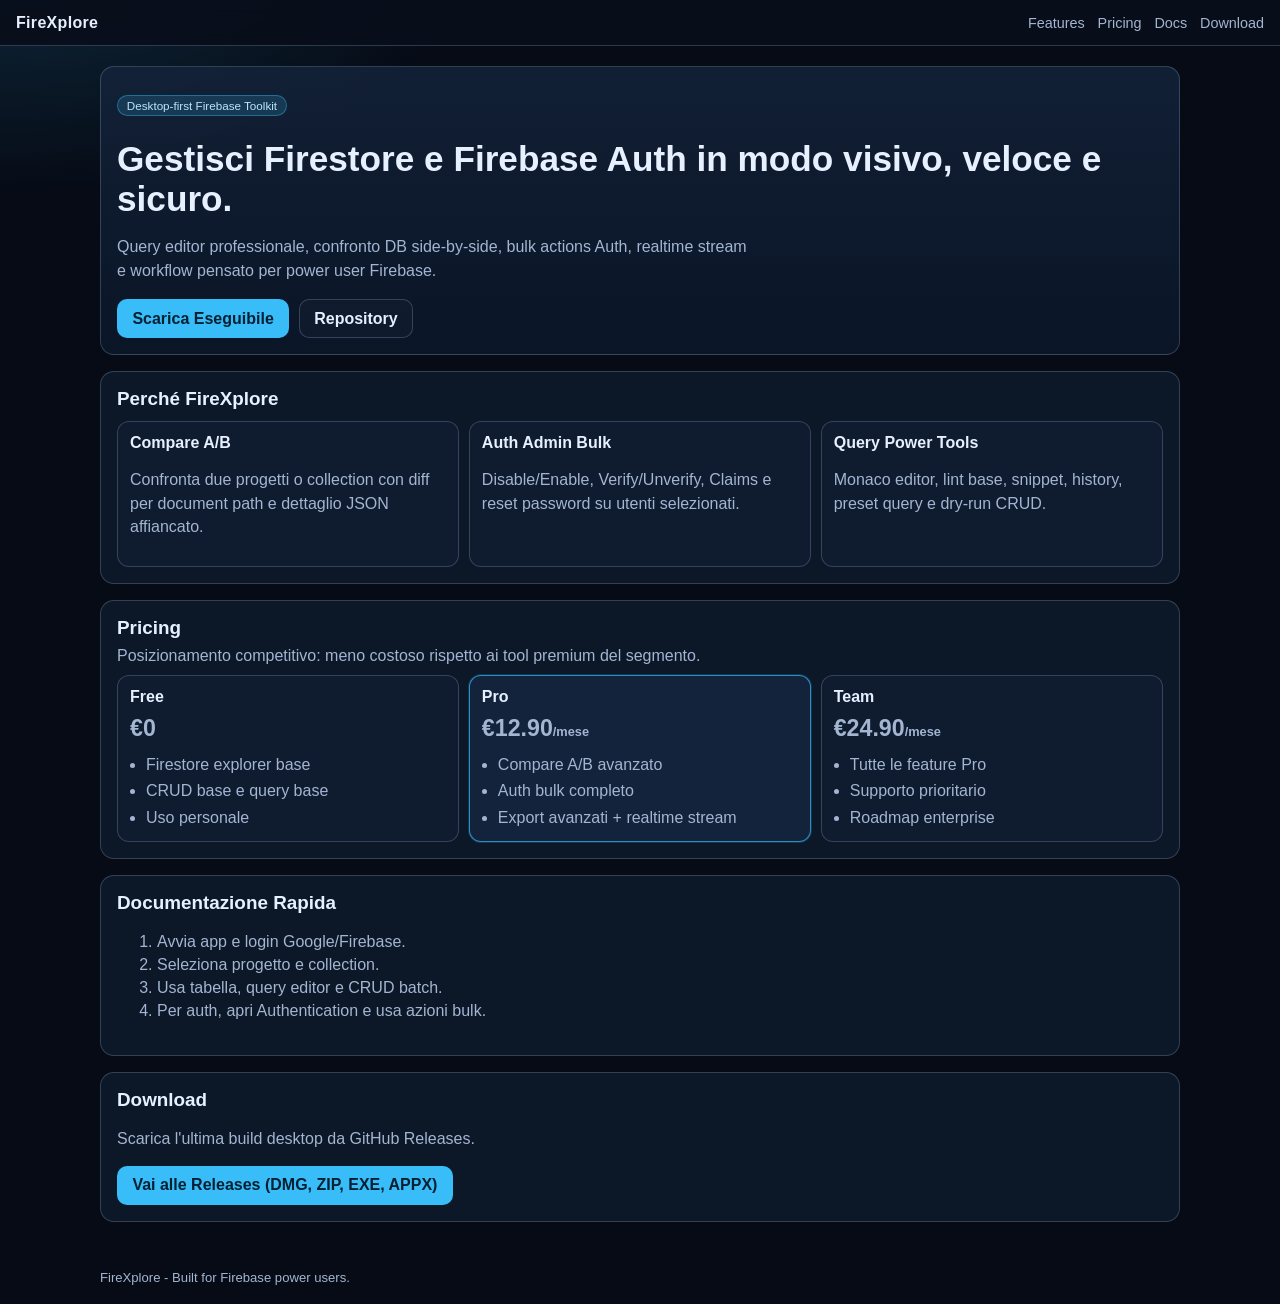
==== index.html @ e4d00ff9 "feat: publish FireXplore public landing site" ====
<!doctype html>
<html lang="it">
  <head>
    <meta charset="UTF-8" />
    <meta name="viewport" content="width=device-width, initial-scale=1.0" />
    <title>FireXplore - Firebase Desktop Toolkit</title>
    <meta name="description" content="FireXplore: tool desktop per Firestore e Firebase Authentication. Compare A/B, query JS, realtime, bulk admin." />
    <link rel="stylesheet" href="./styles.css" />
  </head>
  <body>
    <header class="topbar">
      <div class="brand">FireXplore</div>
      <nav>
        <a href="#features">Features</a>
        <a href="#pricing">Pricing</a>
        <a href="#docs">Docs</a>
        <a href="#download">Download</a>
      </nav>
    </header>

    <main>
      <section class="hero">
        <p class="badge">Desktop-first Firebase Toolkit</p>
        <h1>Gestisci Firestore e Firebase Auth in modo visivo, veloce e sicuro.</h1>
        <p class="lead">
          Query editor professionale, confronto DB side-by-side, bulk actions Auth,
          realtime stream e workflow pensato per power user Firebase.
        </p>
        <div class="cta-row">
          <a class="btn primary" href="#download">Scarica Eseguibile</a>
          <a class="btn ghost" href="https://github.com/robchdev/firexplore" target="_blank" rel="noreferrer">Repository</a>
        </div>
      </section>

      <section id="features" class="section">
        <h2>Perché FireXplore</h2>
        <div class="grid">
          <article>
            <h3>Compare A/B</h3>
            <p>Confronta due progetti o collection con diff per document path e dettaglio JSON affiancato.</p>
          </article>
          <article>
            <h3>Auth Admin Bulk</h3>
            <p>Disable/Enable, Verify/Unverify, Claims e reset password su utenti selezionati.</p>
          </article>
          <article>
            <h3>Query Power Tools</h3>
            <p>Monaco editor, lint base, snippet, history, preset query e dry-run CRUD.</p>
          </article>
        </div>
      </section>

      <section id="pricing" class="section">
        <h2>Pricing</h2>
        <p class="muted">Posizionamento competitivo: meno costoso rispetto ai tool premium del segmento.</p>
        <div class="pricing-grid">
          <article class="plan">
            <h3>Free</h3>
            <p class="price">€0</p>
            <ul>
              <li>Firestore explorer base</li>
              <li>CRUD base e query base</li>
              <li>Uso personale</li>
            </ul>
          </article>
          <article class="plan featured">
            <h3>Pro</h3>
            <p class="price">€12.90<span>/mese</span></p>
            <ul>
              <li>Compare A/B avanzato</li>
              <li>Auth bulk completo</li>
              <li>Export avanzati + realtime stream</li>
            </ul>
          </article>
          <article class="plan">
            <h3>Team</h3>
            <p class="price">€24.90<span>/mese</span></p>
            <ul>
              <li>Tutte le feature Pro</li>
              <li>Supporto prioritario</li>
              <li>Roadmap enterprise</li>
            </ul>
          </article>
        </div>
      </section>

      <section id="docs" class="section">
        <h2>Documentazione Rapida</h2>
        <ol>
          <li>Avvia app e login Google/Firebase.</li>
          <li>Seleziona progetto e collection.</li>
          <li>Usa tabella, query editor e CRUD batch.</li>
          <li>Per auth, apri Authentication e usa azioni bulk.</li>
        </ol>
      </section>

      <section id="download" class="section">
        <h2>Download</h2>
        <p>Scarica l'ultima build desktop da GitHub Releases.</p>
        <a class="btn primary" href="https://github.com/robchdev/firexplore/releases" target="_blank" rel="noreferrer">
          Vai alle Releases (DMG, ZIP, EXE, APPX)
        </a>
      </section>
    </main>

    <footer>
      <p>FireXplore - Built for Firebase power users.</p>
    </footer>
  </body>
</html>
---- styles.css ----
:root {
  --bg: #060b16;
  --panel: #0f1b2f;
  --panel-2: #13233c;
  --text: #e6f0ff;
  --muted: #a3b5d1;
  --line: rgba(156, 184, 219, 0.26);
  --accent: #38bdf8;
  --accent-2: #0ea5e9;
}
* { box-sizing: border-box; }
body {
  margin: 0;
  font-family: "Avenir Next", "Segoe UI", sans-serif;
  color: var(--text);
  background:
    radial-gradient(900px 560px at 0% -10%, rgba(56, 189, 248, 0.22), transparent 58%),
    radial-gradient(820px 520px at 100% -20%, rgba(14, 165, 233, 0.14), transparent 60%),
    var(--bg);
}
.topbar {
  position: sticky;
  top: 0;
  z-index: 10;
  display: flex;
  justify-content: space-between;
  align-items: center;
  padding: 0.85rem 1rem;
  border-bottom: 1px solid var(--line);
  background: rgba(8, 14, 26, 0.9);
  backdrop-filter: blur(8px);
}
.brand { font-weight: 800; letter-spacing: 0.02em; }
nav { display: flex; gap: 0.8rem; }
nav a { color: var(--muted); text-decoration: none; font-size: 0.9rem; }
nav a:hover { color: var(--text); }
main {
  width: min(1080px, 94vw);
  margin: 0 auto;
  padding: 1.25rem 0 2.2rem;
}
.hero {
  padding: 1rem;
  border: 1px solid var(--line);
  border-radius: 14px;
  background: linear-gradient(180deg, rgba(20, 35, 58, 0.86), rgba(12, 24, 42, 0.84));
}
.badge {
  display: inline-block;
  font-size: 0.73rem;
  color: #bae6fd;
  background: rgba(56, 189, 248, 0.16);
  border: 1px solid rgba(56, 189, 248, 0.4);
  border-radius: 999px;
  padding: 0.2rem 0.55rem;
}
h1 { font-size: clamp(1.4rem, 3.8vw, 2.2rem); margin: 0.7rem 0 0.45rem; }
.lead { color: var(--muted); line-height: 1.5; max-width: 72ch; }
.cta-row { display: flex; gap: 0.6rem; margin-top: 0.9rem; flex-wrap: wrap; }
.btn {
  display: inline-flex;
  align-items: center;
  justify-content: center;
  text-decoration: none;
  border-radius: 10px;
  padding: 0.6rem 0.9rem;
  font-weight: 700;
  border: 1px solid transparent;
}
.btn.primary { background: var(--accent); color: #042033; }
.btn.primary:hover { background: var(--accent-2); }
.btn.ghost { color: var(--text); border-color: var(--line); background: rgba(255,255,255,0.02); }
.section { margin-top: 1rem; padding: 1rem; border: 1px solid var(--line); border-radius: 14px; background: rgba(15, 28, 46, 0.76); }
h2 { margin: 0 0 0.7rem; font-size: 1.18rem; }
.grid,
.pricing-grid {
  display: grid;
  grid-template-columns: repeat(3, minmax(0, 1fr));
  gap: 0.6rem;
}
article,
.plan {
  border: 1px solid var(--line);
  border-radius: 12px;
  background: var(--panel);
  padding: 0.75rem;
}
article h3,
.plan h3 { margin: 0 0 0.35rem; font-size: 1rem; }
article p,
.plan li,
ol,
#download p { color: var(--muted); line-height: 1.45; }
.price { font-size: 1.45rem; font-weight: 800; margin: 0.2rem 0 0.45rem; }
.price span { font-size: 0.8rem; font-weight: 600; color: var(--muted); }
.plan ul { margin: 0; padding-left: 1rem; display: grid; gap: 0.2rem; }
.plan.featured {
  border-color: rgba(56, 189, 248, 0.7);
  box-shadow: 0 0 0 1px rgba(56, 189, 248, 0.2);
  background: var(--panel-2);
}
.muted { color: var(--muted); margin: -0.2rem 0 0.65rem; }
footer {
  width: min(1080px, 94vw);
  margin: 0 auto 1.2rem;
  color: var(--muted);
  font-size: 0.82rem;
}
@media (max-width: 900px) {
  .grid,
  .pricing-grid { grid-template-columns: 1fr; }
  nav { display: none; }
}
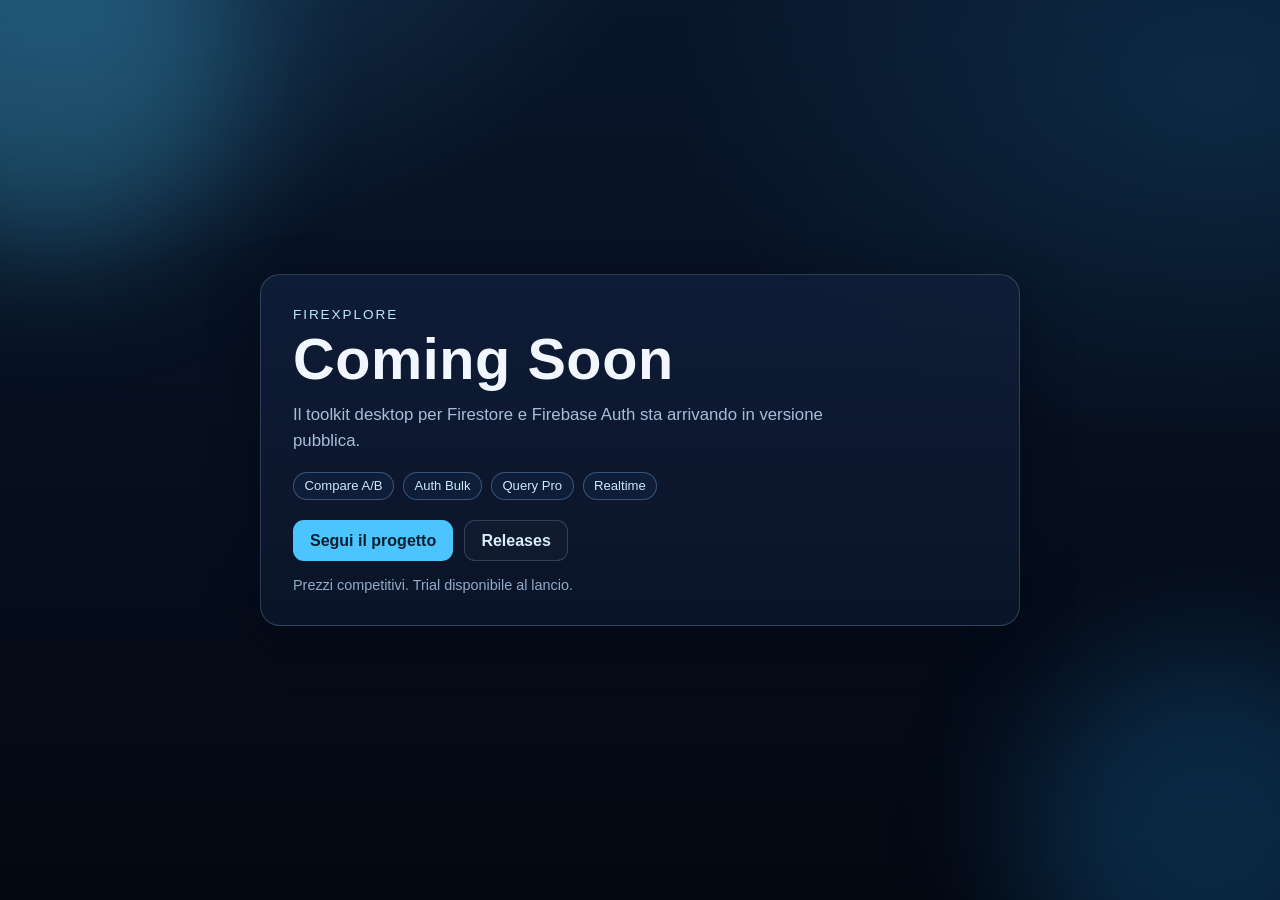
==== commit 496cf72c: "chore: switch landing to coming soon page" ====
--- a/index.html
+++ b/index.html
@@ -3,108 +3,43 @@
   <head>
     <meta charset="UTF-8" />
     <meta name="viewport" content="width=device-width, initial-scale=1.0" />
-    <title>FireXplore - Firebase Desktop Toolkit</title>
-    <meta name="description" content="FireXplore: tool desktop per Firestore e Firebase Authentication. Compare A/B, query JS, realtime, bulk admin." />
+    <title>FireXplore - Coming Soon</title>
+    <meta
+      name="description"
+      content="FireXplore: Firebase desktop toolkit. Coming soon."
+    />
     <link rel="stylesheet" href="./styles.css" />
   </head>
   <body>
-    <header class="topbar">
-      <div class="brand">FireXplore</div>
-      <nav>
-        <a href="#features">Features</a>
-        <a href="#pricing">Pricing</a>
-        <a href="#docs">Docs</a>
-        <a href="#download">Download</a>
-      </nav>
-    </header>
+    <div class="bg-orb orb-a"></div>
+    <div class="bg-orb orb-b"></div>
 
-    <main>
-      <section class="hero">
-        <p class="badge">Desktop-first Firebase Toolkit</p>
-        <h1>Gestisci Firestore e Firebase Auth in modo visivo, veloce e sicuro.</h1>
-        <p class="lead">
-          Query editor professionale, confronto DB side-by-side, bulk actions Auth,
-          realtime stream e workflow pensato per power user Firebase.
-        </p>
-        <div class="cta-row">
-          <a class="btn primary" href="#download">Scarica Eseguibile</a>
-          <a class="btn ghost" href="https://github.com/robchdev/firexplore" target="_blank" rel="noreferrer">Repository</a>
-        </div>
-      </section>
+    <main class="coming-shell">
+      <p class="eyebrow">FireXplore</p>
+      <h1>Coming Soon</h1>
+      <p class="lead">
+        Il toolkit desktop per Firestore e Firebase Auth sta arrivando in
+        versione pubblica.
+      </p>
 
-      <section id="features" class="section">
-        <h2>Perché FireXplore</h2>
-        <div class="grid">
-          <article>
-            <h3>Compare A/B</h3>
-            <p>Confronta due progetti o collection con diff per document path e dettaglio JSON affiancato.</p>
-          </article>
-          <article>
-            <h3>Auth Admin Bulk</h3>
-            <p>Disable/Enable, Verify/Unverify, Claims e reset password su utenti selezionati.</p>
-          </article>
-          <article>
-            <h3>Query Power Tools</h3>
-            <p>Monaco editor, lint base, snippet, history, preset query e dry-run CRUD.</p>
-          </article>
-        </div>
-      </section>
+      <div class="pill-row">
+        <span>Compare A/B</span>
+        <span>Auth Bulk</span>
+        <span>Query Pro</span>
+        <span>Realtime</span>
+      </div>
 
-      <section id="pricing" class="section">
-        <h2>Pricing</h2>
-        <p class="muted">Posizionamento competitivo: meno costoso rispetto ai tool premium del segmento.</p>
-        <div class="pricing-grid">
-          <article class="plan">
-            <h3>Free</h3>
-            <p class="price">€0</p>
-            <ul>
-              <li>Firestore explorer base</li>
-              <li>CRUD base e query base</li>
-              <li>Uso personale</li>
-            </ul>
-          </article>
-          <article class="plan featured">
-            <h3>Pro</h3>
-            <p class="price">€12.90<span>/mese</span></p>
-            <ul>
-              <li>Compare A/B avanzato</li>
-              <li>Auth bulk completo</li>
-              <li>Export avanzati + realtime stream</li>
-            </ul>
-          </article>
-          <article class="plan">
-            <h3>Team</h3>
-            <p class="price">€24.90<span>/mese</span></p>
-            <ul>
-              <li>Tutte le feature Pro</li>
-              <li>Supporto prioritario</li>
-              <li>Roadmap enterprise</li>
-            </ul>
-          </article>
-        </div>
-      </section>
+      <div class="cta-row">
+        <a class="btn primary" href="https://github.com/robchdev/firexplore-site" target="_blank" rel="noreferrer">
+          Segui il progetto
+        </a>
+        <a class="btn ghost" href="https://github.com/robchdev/firexplore/releases" target="_blank" rel="noreferrer">
+          Releases
+        </a>
+      </div>
 
-      <section id="docs" class="section">
-        <h2>Documentazione Rapida</h2>
-        <ol>
-          <li>Avvia app e login Google/Firebase.</li>
-          <li>Seleziona progetto e collection.</li>
-          <li>Usa tabella, query editor e CRUD batch.</li>
-          <li>Per auth, apri Authentication e usa azioni bulk.</li>
-        </ol>
-      </section>
-
-      <section id="download" class="section">
-        <h2>Download</h2>
-        <p>Scarica l'ultima build desktop da GitHub Releases.</p>
-        <a class="btn primary" href="https://github.com/robchdev/firexplore/releases" target="_blank" rel="noreferrer">
-          Vai alle Releases (DMG, ZIP, EXE, APPX)
-        </a>
-      </section>
+      <p class="footnote">Prezzi competitivi. Trial disponibile al lancio.</p>
     </main>
-
-    <footer>
-      <p>FireXplore - Built for Firebase power users.</p>
-    </footer>
   </body>
 </html>
+
--- a/styles.css
+++ b/styles.css
@@ -1,113 +1,161 @@
 :root {
-  --bg: #060b16;
-  --panel: #0f1b2f;
-  --panel-2: #13233c;
-  --text: #e6f0ff;
-  --muted: #a3b5d1;
-  --line: rgba(156, 184, 219, 0.26);
-  --accent: #38bdf8;
-  --accent-2: #0ea5e9;
+  --bg-0: #040812;
+  --bg-1: #09162a;
+  --panel: rgba(12, 23, 44, 0.8);
+  --line: rgba(145, 176, 220, 0.26);
+  --text: #f1f6ff;
+  --muted: #a9bddb;
+  --accent: #4cc4ff;
+  --accent-2: #25a9ee;
 }
-* { box-sizing: border-box; }
+
+* {
+  box-sizing: border-box;
+}
+
 body {
   margin: 0;
+  min-height: 100vh;
+  overflow: hidden;
+  display: grid;
+  place-items: center;
   font-family: "Avenir Next", "Segoe UI", sans-serif;
   color: var(--text);
-  background:
-    radial-gradient(900px 560px at 0% -10%, rgba(56, 189, 248, 0.22), transparent 58%),
-    radial-gradient(820px 520px at 100% -20%, rgba(14, 165, 233, 0.14), transparent 60%),
-    var(--bg);
+  background: radial-gradient(1000px 620px at 5% -10%, rgba(76, 196, 255, 0.2), transparent 58%),
+    radial-gradient(900px 600px at 95% 10%, rgba(37, 169, 238, 0.14), transparent 60%),
+    linear-gradient(180deg, var(--bg-1), var(--bg-0));
 }
-.topbar {
-  position: sticky;
-  top: 0;
-  z-index: 10;
+
+.bg-orb {
+  position: fixed;
+  width: 380px;
+  height: 380px;
+  border-radius: 999px;
+  filter: blur(64px);
+  pointer-events: none;
+  z-index: 0;
+}
+
+.orb-a {
+  left: -140px;
+  top: -120px;
+  background: rgba(78, 205, 255, 0.25);
+}
+
+.orb-b {
+  right: -120px;
+  bottom: -130px;
+  background: rgba(29, 151, 232, 0.22);
+}
+
+.coming-shell {
+  position: relative;
+  z-index: 1;
+  width: min(760px, calc(100vw - 2rem));
+  border: 1px solid var(--line);
+  border-radius: 20px;
+  padding: 2rem;
+  background: linear-gradient(180deg, rgba(16, 30, 57, 0.86), var(--panel));
+  box-shadow: 0 16px 46px rgba(2, 8, 20, 0.55);
+}
+
+.eyebrow {
+  margin: 0 0 0.5rem;
+  font-size: 0.85rem;
+  text-transform: uppercase;
+  letter-spacing: 0.14em;
+  color: #b8e8ff;
+}
+
+h1 {
+  margin: 0;
+  font-size: clamp(2.1rem, 7vw, 3.6rem);
+  line-height: 1.02;
+  letter-spacing: 0.01em;
+}
+
+.lead {
+  margin: 0.85rem 0 0;
+  max-width: 60ch;
+  color: var(--muted);
+  font-size: 1.05rem;
+  line-height: 1.55;
+}
+
+.pill-row {
+  margin-top: 1.1rem;
   display: flex;
-  justify-content: space-between;
+  flex-wrap: wrap;
+  gap: 0.55rem;
+}
+
+.pill-row span {
+  display: inline-flex;
   align-items: center;
-  padding: 0.85rem 1rem;
-  border-bottom: 1px solid var(--line);
-  background: rgba(8, 14, 26, 0.9);
-  backdrop-filter: blur(8px);
+  border: 1px solid rgba(126, 166, 219, 0.4);
+  border-radius: 999px;
+  padding: 0.35rem 0.66rem;
+  background: rgba(17, 34, 63, 0.62);
+  color: #cae9ff;
+  font-size: 0.82rem;
 }
-.brand { font-weight: 800; letter-spacing: 0.02em; }
-nav { display: flex; gap: 0.8rem; }
-nav a { color: var(--muted); text-decoration: none; font-size: 0.9rem; }
-nav a:hover { color: var(--text); }
-main {
-  width: min(1080px, 94vw);
-  margin: 0 auto;
-  padding: 1.25rem 0 2.2rem;
+
+.cta-row {
+  margin-top: 1.25rem;
+  display: flex;
+  gap: 0.7rem;
+  flex-wrap: wrap;
 }
-.hero {
-  padding: 1rem;
-  border: 1px solid var(--line);
-  border-radius: 14px;
-  background: linear-gradient(180deg, rgba(20, 35, 58, 0.86), rgba(12, 24, 42, 0.84));
-}
-.badge {
-  display: inline-block;
-  font-size: 0.73rem;
-  color: #bae6fd;
-  background: rgba(56, 189, 248, 0.16);
-  border: 1px solid rgba(56, 189, 248, 0.4);
-  border-radius: 999px;
-  padding: 0.2rem 0.55rem;
-}
-h1 { font-size: clamp(1.4rem, 3.8vw, 2.2rem); margin: 0.7rem 0 0.45rem; }
-.lead { color: var(--muted); line-height: 1.5; max-width: 72ch; }
-.cta-row { display: flex; gap: 0.6rem; margin-top: 0.9rem; flex-wrap: wrap; }
+
 .btn {
+  text-decoration: none;
   display: inline-flex;
   align-items: center;
   justify-content: center;
-  text-decoration: none;
-  border-radius: 10px;
-  padding: 0.6rem 0.9rem;
+  padding: 0.68rem 1rem;
+  border-radius: 11px;
+  border: 1px solid transparent;
   font-weight: 700;
-  border: 1px solid transparent;
+  transition: 0.14s ease;
 }
-.btn.primary { background: var(--accent); color: #042033; }
-.btn.primary:hover { background: var(--accent-2); }
-.btn.ghost { color: var(--text); border-color: var(--line); background: rgba(255,255,255,0.02); }
-.section { margin-top: 1rem; padding: 1rem; border: 1px solid var(--line); border-radius: 14px; background: rgba(15, 28, 46, 0.76); }
-h2 { margin: 0 0 0.7rem; font-size: 1.18rem; }
-.grid,
-.pricing-grid {
-  display: grid;
-  grid-template-columns: repeat(3, minmax(0, 1fr));
-  gap: 0.6rem;
+
+.btn.primary {
+  background: var(--accent);
+  color: #032130;
 }
-article,
-.plan {
-  border: 1px solid var(--line);
-  border-radius: 12px;
-  background: var(--panel);
-  padding: 0.75rem;
+
+.btn.primary:hover {
+  background: var(--accent-2);
 }
-article h3,
-.plan h3 { margin: 0 0 0.35rem; font-size: 1rem; }
-article p,
-.plan li,
-ol,
-#download p { color: var(--muted); line-height: 1.45; }
-.price { font-size: 1.45rem; font-weight: 800; margin: 0.2rem 0 0.45rem; }
-.price span { font-size: 0.8rem; font-weight: 600; color: var(--muted); }
-.plan ul { margin: 0; padding-left: 1rem; display: grid; gap: 0.2rem; }
-.plan.featured {
-  border-color: rgba(56, 189, 248, 0.7);
-  box-shadow: 0 0 0 1px rgba(56, 189, 248, 0.2);
-  background: var(--panel-2);
+
+.btn.ghost {
+  color: #d9ebff;
+  border-color: var(--line);
+  background: rgba(255, 255, 255, 0.02);
 }
-.muted { color: var(--muted); margin: -0.2rem 0 0.65rem; }
-footer {
-  width: min(1080px, 94vw);
-  margin: 0 auto 1.2rem;
-  color: var(--muted);
-  font-size: 0.82rem;
+
+.btn.ghost:hover {
+  background: rgba(255, 255, 255, 0.06);
 }
-@media (max-width: 900px) {
-  .grid,
-  .pricing-grid { grid-template-columns: 1fr; }
-  nav { display: none; }
+
+.footnote {
+  margin: 1rem 0 0;
+  color: #94abc9;
+  font-size: 0.9rem;
 }
+
+@media (max-width: 640px) {
+  body {
+    overflow: auto;
+    padding: 0.9rem;
+  }
+
+  .coming-shell {
+    padding: 1.3rem;
+    border-radius: 16px;
+  }
+
+  .lead {
+    font-size: 0.98rem;
+  }
+}
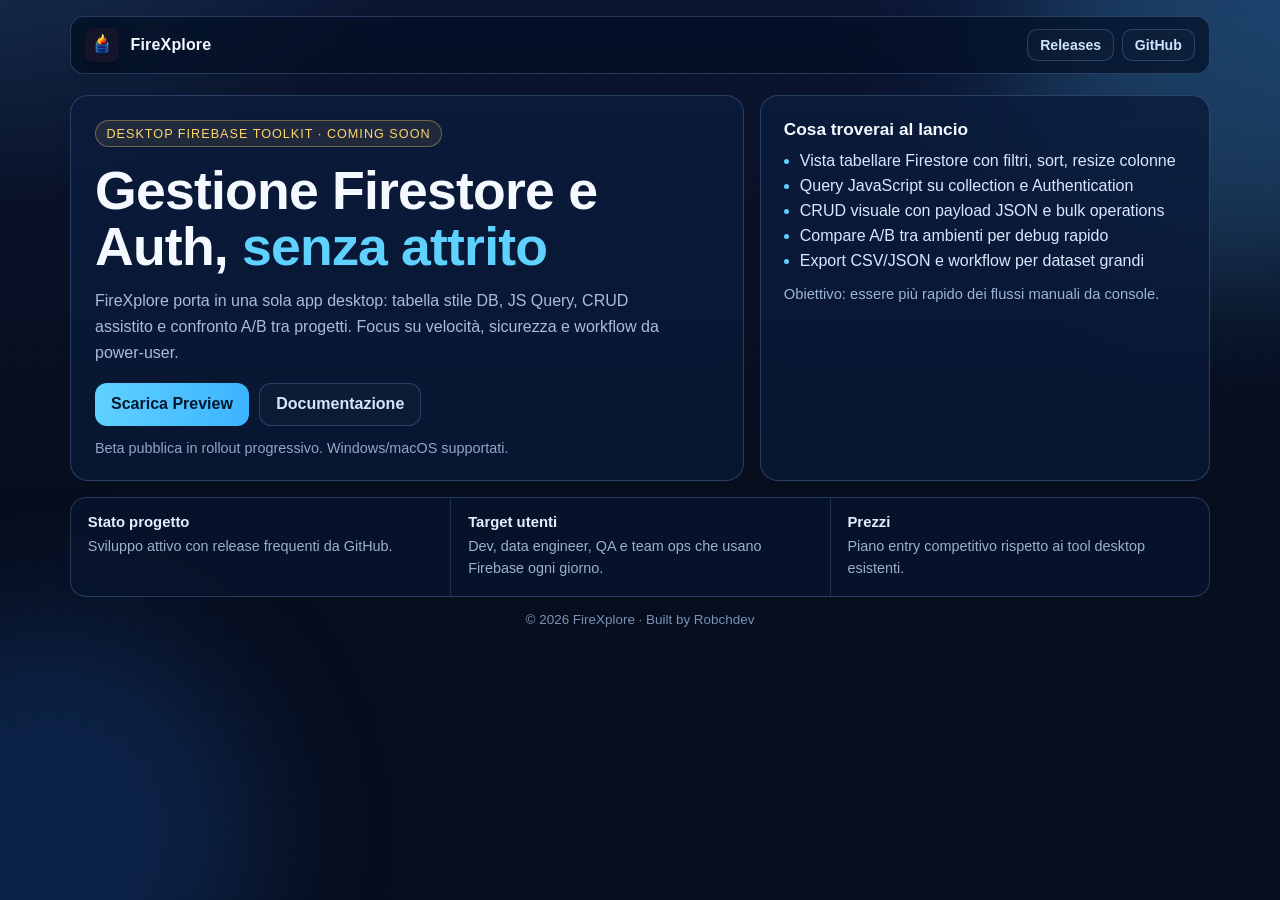
==== commit 7d33753f: "feat: redesign coming soon landing with stronger branding" ====
--- a/index.html
+++ b/index.html
@@ -3,43 +3,94 @@
   <head>
     <meta charset="UTF-8" />
     <meta name="viewport" content="width=device-width, initial-scale=1.0" />
-    <title>FireXplore - Coming Soon</title>
+    <title>FireXplore | Coming Soon</title>
     <meta
       name="description"
-      content="FireXplore: Firebase desktop toolkit. Coming soon."
+      content="FireXplore è il toolkit desktop per Firestore e Firebase Auth. Confronto DB, query JavaScript e CRUD visuale in un'unica app."
     />
+    <meta property="og:title" content="FireXplore | Coming Soon" />
+    <meta
+      property="og:description"
+      content="Toolkit desktop per Firestore/Firebase Auth. Coming soon con release pubblica progressiva."
+    />
+    <meta property="og:type" content="website" />
+    <meta property="og:image" content="./firexplore-logo.png" />
+    <link rel="icon" type="image/png" href="./firexplore-logo.png" />
     <link rel="stylesheet" href="./styles.css" />
   </head>
   <body>
-    <div class="bg-orb orb-a"></div>
-    <div class="bg-orb orb-b"></div>
+    <div class="noise"></div>
+    <div class="glow glow-a"></div>
+    <div class="glow glow-b"></div>
 
-    <main class="coming-shell">
-      <p class="eyebrow">FireXplore</p>
-      <h1>Coming Soon</h1>
-      <p class="lead">
-        Il toolkit desktop per Firestore e Firebase Auth sta arrivando in
-        versione pubblica.
-      </p>
+    <div class="page-wrap">
+      <header class="topbar">
+        <a class="brand" href="https://github.com/robchdev/firexplore" target="_blank" rel="noreferrer">
+          <img src="./firexplore-logo.png" alt="FireXplore" />
+          <span>FireXplore</span>
+        </a>
+        <nav class="top-actions">
+          <a href="https://github.com/robchdev/firexplore/releases" target="_blank" rel="noreferrer">Releases</a>
+          <a href="https://github.com/robchdev/firexplore" target="_blank" rel="noreferrer">GitHub</a>
+        </nav>
+      </header>
 
-      <div class="pill-row">
-        <span>Compare A/B</span>
-        <span>Auth Bulk</span>
-        <span>Query Pro</span>
-        <span>Realtime</span>
-      </div>
+      <main class="hero">
+        <section class="hero-left">
+          <p class="status-pill">Desktop Firebase Toolkit · Coming Soon</p>
+          <h1>
+            Gestione Firestore e Auth,
+            <span>senza attrito</span>
+          </h1>
+          <p class="lead">
+            FireXplore porta in una sola app desktop: tabella stile DB, JS Query,
+            CRUD assistito e confronto A/B tra progetti. Focus su velocità,
+            sicurezza e workflow da power-user.
+          </p>
 
-      <div class="cta-row">
-        <a class="btn primary" href="https://github.com/robchdev/firexplore-site" target="_blank" rel="noreferrer">
-          Segui il progetto
-        </a>
-        <a class="btn ghost" href="https://github.com/robchdev/firexplore/releases" target="_blank" rel="noreferrer">
-          Releases
-        </a>
-      </div>
+          <div class="cta-row">
+            <a class="btn btn-primary" href="https://github.com/robchdev/firexplore/releases" target="_blank" rel="noreferrer">
+              Scarica Preview
+            </a>
+            <a class="btn btn-ghost" href="https://github.com/robchdev/firexplore" target="_blank" rel="noreferrer">
+              Documentazione
+            </a>
+          </div>
 
-      <p class="footnote">Prezzi competitivi. Trial disponibile al lancio.</p>
-    </main>
+          <div class="microcopy">Beta pubblica in rollout progressivo. Windows/macOS supportati.</div>
+        </section>
+
+        <aside class="hero-card">
+          <h2>Cosa troverai al lancio</h2>
+          <ul>
+            <li>Vista tabellare Firestore con filtri, sort, resize colonne</li>
+            <li>Query JavaScript su collection e Authentication</li>
+            <li>CRUD visuale con payload JSON e bulk operations</li>
+            <li>Compare A/B tra ambienti per debug rapido</li>
+            <li>Export CSV/JSON e workflow per dataset grandi</li>
+          </ul>
+          <p class="card-note">Obiettivo: essere più rapido dei flussi manuali da console.</p>
+        </aside>
+      </main>
+
+      <section class="strip">
+        <article>
+          <h3>Stato progetto</h3>
+          <p>Sviluppo attivo con release frequenti da GitHub.</p>
+        </article>
+        <article>
+          <h3>Target utenti</h3>
+          <p>Dev, data engineer, QA e team ops che usano Firebase ogni giorno.</p>
+        </article>
+        <article>
+          <h3>Prezzi</h3>
+          <p>Piano entry competitivo rispetto ai tool desktop esistenti.</p>
+        </article>
+      </section>
+
+      <footer class="foot">
+        <p>© 2026 FireXplore · Built by Robchdev</p>
+      </footer>
+    </div>
   </body>
 </html>
-
--- a/styles.css
+++ b/styles.css
@@ -1,161 +1,326 @@
 :root {
-  --bg-0: #040812;
-  --bg-1: #09162a;
-  --panel: rgba(12, 23, 44, 0.8);
-  --line: rgba(145, 176, 220, 0.26);
-  --text: #f1f6ff;
-  --muted: #a9bddb;
-  --accent: #4cc4ff;
-  --accent-2: #25a9ee;
+  --bg: #060d1d;
+  --bg-soft: #0b1630;
+  --panel: rgba(8, 24, 52, 0.82);
+  --line: rgba(121, 167, 230, 0.28);
+  --text: #f4f8ff;
+  --muted: #a8bddc;
+  --cyan: #5fd1ff;
+  --blue: #2f8bff;
+  --amber: #ffd56a;
 }
 
 * {
   box-sizing: border-box;
 }
 
+html,
 body {
   margin: 0;
-  min-height: 100vh;
-  overflow: hidden;
-  display: grid;
-  place-items: center;
-  font-family: "Avenir Next", "Segoe UI", sans-serif;
+  min-height: 100%;
+}
+
+body {
+  font-family: "Avenir Next", "Segoe UI", "SF Pro Text", sans-serif;
   color: var(--text);
-  background: radial-gradient(1000px 620px at 5% -10%, rgba(76, 196, 255, 0.2), transparent 58%),
-    radial-gradient(900px 600px at 95% 10%, rgba(37, 169, 238, 0.14), transparent 60%),
-    linear-gradient(180deg, var(--bg-1), var(--bg-0));
-}
-
-.bg-orb {
+  background:
+    radial-gradient(900px 600px at -8% -18%, rgba(95, 209, 255, 0.2), transparent 62%),
+    radial-gradient(800px 520px at 105% 0%, rgba(47, 139, 255, 0.18), transparent 64%),
+    linear-gradient(180deg, #0a1430 0%, var(--bg) 55%);
+  position: relative;
+}
+
+.noise {
   position: fixed;
-  width: 380px;
-  height: 380px;
-  border-radius: 999px;
-  filter: blur(64px);
+  inset: 0;
+  pointer-events: none;
+  opacity: 0.06;
+  background-image: radial-gradient(rgba(255, 255, 255, 0.4) 0.5px, transparent 0.5px);
+  background-size: 3px 3px;
+}
+
+.glow {
+  position: fixed;
+  width: 420px;
+  height: 420px;
+  border-radius: 50%;
+  filter: blur(66px);
   pointer-events: none;
   z-index: 0;
 }
 
-.orb-a {
-  left: -140px;
-  top: -120px;
-  background: rgba(78, 205, 255, 0.25);
-}
-
-.orb-b {
-  right: -120px;
-  bottom: -130px;
-  background: rgba(29, 151, 232, 0.22);
-}
-
-.coming-shell {
+.glow-a {
+  top: -130px;
+  right: -160px;
+  background: rgba(95, 209, 255, 0.16);
+}
+
+.glow-b {
+  left: -160px;
+  bottom: -140px;
+  background: rgba(38, 120, 239, 0.2);
+}
+
+.page-wrap {
   position: relative;
   z-index: 1;
-  width: min(760px, calc(100vw - 2rem));
-  border: 1px solid var(--line);
-  border-radius: 20px;
-  padding: 2rem;
-  background: linear-gradient(180deg, rgba(16, 30, 57, 0.86), var(--panel));
-  box-shadow: 0 16px 46px rgba(2, 8, 20, 0.55);
-}
-
-.eyebrow {
-  margin: 0 0 0.5rem;
-  font-size: 0.85rem;
+  width: min(1140px, calc(100vw - 2rem));
+  margin: 0 auto;
+  padding: 1rem 0 2.5rem;
+}
+
+.topbar {
+  display: flex;
+  align-items: center;
+  justify-content: space-between;
+  margin-bottom: 1.3rem;
+  border: 1px solid var(--line);
+  background: rgba(4, 16, 37, 0.72);
+  border-radius: 14px;
+  padding: 0.7rem 0.9rem;
+  backdrop-filter: blur(10px);
+}
+
+.brand {
+  display: inline-flex;
+  align-items: center;
+  gap: 0.7rem;
+  color: var(--text);
+  text-decoration: none;
+  font-weight: 700;
+  letter-spacing: 0.01em;
+}
+
+.brand img {
+  width: 34px;
+  height: 34px;
+  border-radius: 8px;
+  object-fit: cover;
+  box-shadow: 0 6px 16px rgba(0, 0, 0, 0.35);
+}
+
+.top-actions {
+  display: flex;
+  gap: 0.5rem;
+}
+
+.top-actions a {
+  color: #cfe5ff;
+  text-decoration: none;
+  font-weight: 600;
+  font-size: 0.88rem;
+  border: 1px solid var(--line);
+  border-radius: 10px;
+  padding: 0.42rem 0.74rem;
+  background: rgba(255, 255, 255, 0.02);
+}
+
+.top-actions a:hover {
+  background: rgba(255, 255, 255, 0.08);
+}
+
+.hero {
+  display: grid;
+  grid-template-columns: 1.2fr 0.8fr;
+  gap: 1rem;
+}
+
+.hero-left,
+.hero-card {
+  border: 1px solid var(--line);
+  border-radius: 18px;
+  background: linear-gradient(180deg, rgba(11, 28, 60, 0.86), var(--panel));
+  backdrop-filter: blur(11px);
+}
+
+.hero-left {
+  padding: 1.5rem;
+}
+
+.status-pill {
+  margin: 0;
+  display: inline-flex;
+  align-items: center;
+  font-size: 0.79rem;
+  letter-spacing: 0.08em;
   text-transform: uppercase;
-  letter-spacing: 0.14em;
-  color: #b8e8ff;
+  color: var(--amber);
+  border: 1px solid rgba(255, 213, 106, 0.35);
+  background: rgba(255, 213, 106, 0.09);
+  border-radius: 999px;
+  padding: 0.35rem 0.65rem;
 }
 
 h1 {
-  margin: 0;
-  font-size: clamp(2.1rem, 7vw, 3.6rem);
-  line-height: 1.02;
-  letter-spacing: 0.01em;
+  margin: 0.9rem 0 0;
+  font-size: clamp(2rem, 5vw, 3.35rem);
+  line-height: 1.05;
+  letter-spacing: -0.015em;
+}
+
+h1 span {
+  color: var(--cyan);
 }
 
 .lead {
   margin: 0.85rem 0 0;
-  max-width: 60ch;
   color: var(--muted);
-  font-size: 1.05rem;
-  line-height: 1.55;
-}
-
-.pill-row {
+  line-height: 1.62;
+  max-width: 66ch;
+}
+
+.cta-row {
   margin-top: 1.1rem;
   display: flex;
   flex-wrap: wrap;
-  gap: 0.55rem;
-}
-
-.pill-row span {
-  display: inline-flex;
-  align-items: center;
-  border: 1px solid rgba(126, 166, 219, 0.4);
-  border-radius: 999px;
-  padding: 0.35rem 0.66rem;
-  background: rgba(17, 34, 63, 0.62);
-  color: #cae9ff;
-  font-size: 0.82rem;
-}
-
-.cta-row {
-  margin-top: 1.25rem;
-  display: flex;
-  gap: 0.7rem;
-  flex-wrap: wrap;
+  gap: 0.65rem;
 }
 
 .btn {
-  text-decoration: none;
   display: inline-flex;
   align-items: center;
   justify-content: center;
-  padding: 0.68rem 1rem;
-  border-radius: 11px;
-  border: 1px solid transparent;
+  text-decoration: none;
   font-weight: 700;
-  transition: 0.14s ease;
-}
-
-.btn.primary {
-  background: var(--accent);
-  color: #032130;
-}
-
-.btn.primary:hover {
-  background: var(--accent-2);
-}
-
-.btn.ghost {
-  color: #d9ebff;
-  border-color: var(--line);
+  border-radius: 12px;
+  padding: 0.7rem 1rem;
+  transition: transform 0.14s ease, opacity 0.14s ease, background 0.14s ease;
+}
+
+.btn:hover {
+  transform: translateY(-1px);
+}
+
+.btn-primary {
+  color: #03172d;
+  background: linear-gradient(90deg, var(--cyan), #3cb4ff);
+}
+
+.btn-ghost {
+  color: #d4e7ff;
+  border: 1px solid var(--line);
   background: rgba(255, 255, 255, 0.02);
 }
 
-.btn.ghost:hover {
-  background: rgba(255, 255, 255, 0.06);
-}
-
-.footnote {
+.microcopy {
+  margin-top: 0.9rem;
+  color: #8fa8ca;
+  font-size: 0.9rem;
+}
+
+.hero-card {
+  padding: 1.4rem;
+}
+
+.hero-card h2 {
+  margin: 0;
+  font-size: 1.08rem;
+}
+
+.hero-card ul {
+  margin: 0.8rem 0 0;
+  padding-left: 1rem;
+  color: #d9e8ff;
+  display: grid;
+  gap: 0.44rem;
+}
+
+.hero-card li::marker {
+  color: var(--cyan);
+}
+
+.card-note {
   margin: 1rem 0 0;
-  color: #94abc9;
+  color: #9ab5d8;
+  font-size: 0.92rem;
+}
+
+.strip {
+  margin-top: 1rem;
+  border: 1px solid var(--line);
+  border-radius: 16px;
+  background: rgba(7, 21, 46, 0.78);
+  display: grid;
+  grid-template-columns: repeat(3, 1fr);
+  gap: 0;
+  overflow: hidden;
+}
+
+.strip article {
+  padding: 1rem 1.05rem;
+}
+
+.strip article + article {
+  border-left: 1px solid rgba(121, 167, 230, 0.2);
+}
+
+.strip h3 {
+  margin: 0;
+  font-size: 0.93rem;
+  color: #e2efff;
+}
+
+.strip p {
+  margin: 0.4rem 0 0;
+  color: #9ab0cf;
+  line-height: 1.5;
   font-size: 0.9rem;
 }
 
+.foot {
+  margin-top: 0.95rem;
+  text-align: center;
+}
+
+.foot p {
+  margin: 0;
+  color: #7993b8;
+  font-size: 0.84rem;
+}
+
+@media (max-width: 980px) {
+  .hero {
+    grid-template-columns: 1fr;
+  }
+
+  .strip {
+    grid-template-columns: 1fr;
+  }
+
+  .strip article + article {
+    border-left: none;
+    border-top: 1px solid rgba(121, 167, 230, 0.2);
+  }
+}
+
 @media (max-width: 640px) {
-  body {
-    overflow: auto;
-    padding: 0.9rem;
-  }
-
-  .coming-shell {
-    padding: 1.3rem;
-    border-radius: 16px;
+  .page-wrap {
+    width: calc(100vw - 1rem);
+    padding-top: 0.5rem;
+    padding-bottom: 1.2rem;
+  }
+
+  .topbar {
+    padding: 0.6rem 0.7rem;
+    border-radius: 12px;
+  }
+
+  .top-actions {
+    gap: 0.35rem;
+  }
+
+  .top-actions a {
+    padding: 0.38rem 0.56rem;
+    font-size: 0.8rem;
+  }
+
+  .hero-left,
+  .hero-card {
+    border-radius: 14px;
+    padding: 1rem;
   }
 
   .lead {
-    font-size: 0.98rem;
-  }
-}
+    font-size: 0.97rem;
+  }
+}
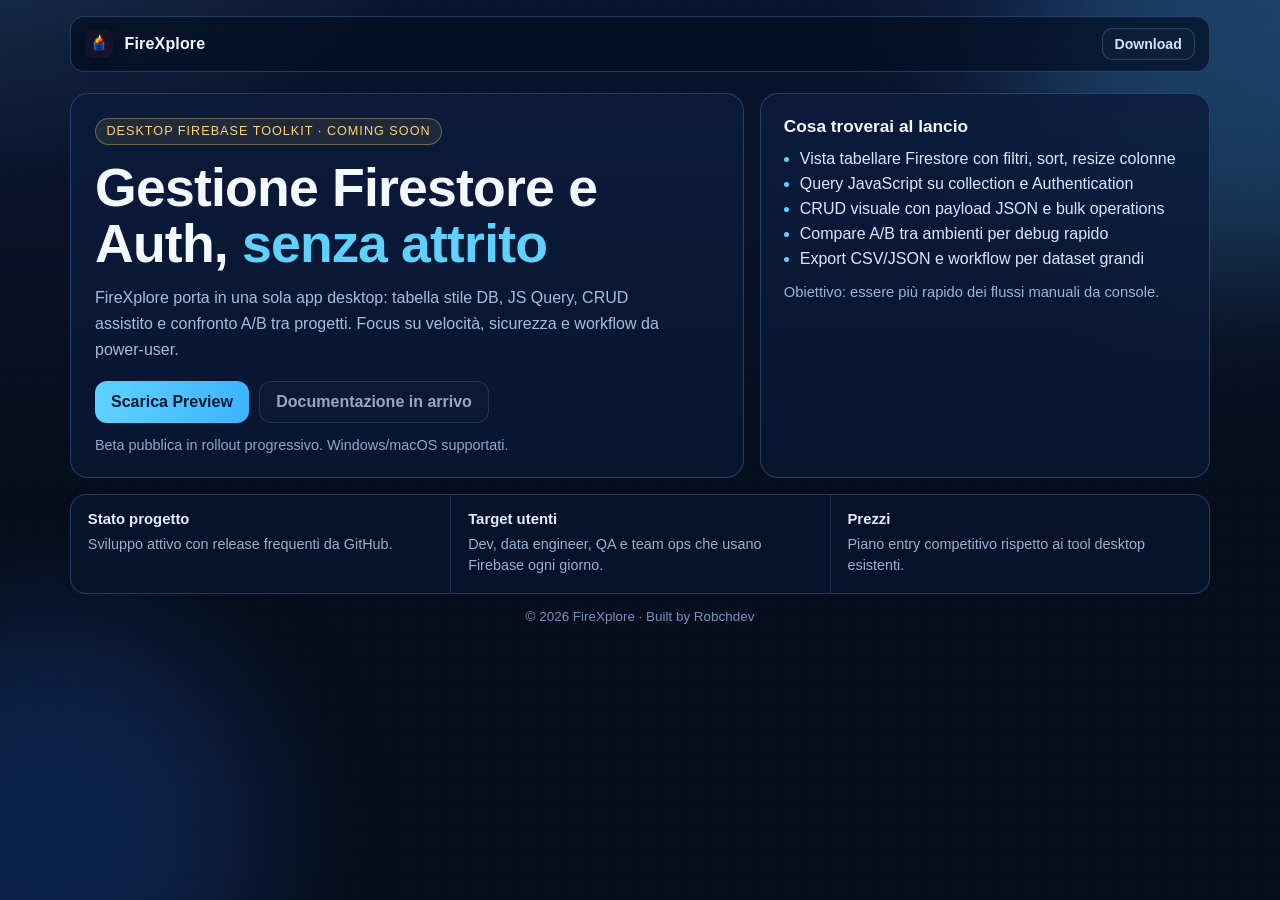
==== commit 0824975e: "fix: reduce logo prominence, keep page scrollable, remove private-repo CTAs" ====
--- a/index.html
+++ b/index.html
@@ -25,13 +25,12 @@
 
     <div class="page-wrap">
       <header class="topbar">
-        <a class="brand" href="https://github.com/robchdev/firexplore" target="_blank" rel="noreferrer">
-          <img src="./firexplore-logo.png" alt="FireXplore" />
+        <a class="brand" href="#" aria-label="FireXplore Home">
+          <img src="./firexplore-logo.png" alt="FireXplore" width="28" height="28" />
           <span>FireXplore</span>
         </a>
         <nav class="top-actions">
-          <a href="https://github.com/robchdev/firexplore/releases" target="_blank" rel="noreferrer">Releases</a>
-          <a href="https://github.com/robchdev/firexplore" target="_blank" rel="noreferrer">GitHub</a>
+          <a href="https://github.com/robchdev/firexplore/releases" target="_blank" rel="noreferrer">Download</a>
         </nav>
       </header>
 
@@ -52,8 +51,8 @@
             <a class="btn btn-primary" href="https://github.com/robchdev/firexplore/releases" target="_blank" rel="noreferrer">
               Scarica Preview
             </a>
-            <a class="btn btn-ghost" href="https://github.com/robchdev/firexplore" target="_blank" rel="noreferrer">
-              Documentazione
+            <a class="btn btn-ghost" href="#" aria-disabled="true">
+              Documentazione in arrivo
             </a>
           </div>
 
--- a/styles.css
+++ b/styles.css
@@ -28,6 +28,7 @@
     radial-gradient(800px 520px at 105% 0%, rgba(47, 139, 255, 0.18), transparent 64%),
     linear-gradient(180deg, #0a1430 0%, var(--bg) 55%);
   position: relative;
+  overflow-y: auto;
 }
 
 .noise {
@@ -92,8 +93,8 @@
 }
 
 .brand img {
-  width: 34px;
-  height: 34px;
+  width: 28px;
+  height: 28px;
   border-radius: 8px;
   object-fit: cover;
   box-shadow: 0 6px 16px rgba(0, 0, 0, 0.35);
@@ -202,6 +203,11 @@
   background: rgba(255, 255, 255, 0.02);
 }
 
+.btn[aria-disabled="true"] {
+  opacity: 0.7;
+  pointer-events: none;
+}
+
 .microcopy {
   margin-top: 0.9rem;
   color: #8fa8ca;
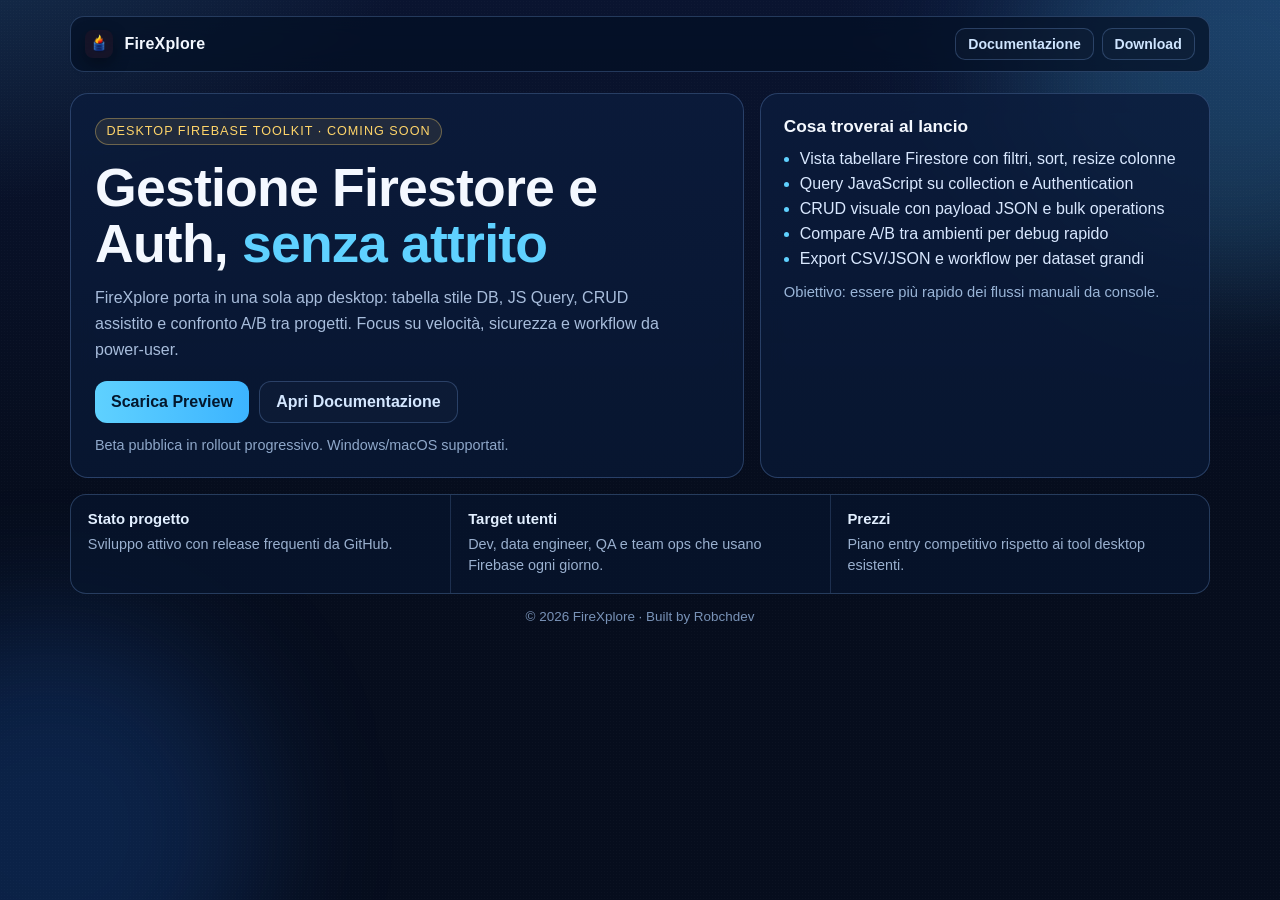
==== commit b6885975: "feat: add in-site docs page and wire homepage documentation links" ====
--- a/index.html
+++ b/index.html
@@ -30,6 +30,7 @@
           <span>FireXplore</span>
         </a>
         <nav class="top-actions">
+          <a href="./docs.html">Documentazione</a>
           <a href="https://github.com/robchdev/firexplore/releases" target="_blank" rel="noreferrer">Download</a>
         </nav>
       </header>
@@ -51,8 +52,8 @@
             <a class="btn btn-primary" href="https://github.com/robchdev/firexplore/releases" target="_blank" rel="noreferrer">
               Scarica Preview
             </a>
-            <a class="btn btn-ghost" href="#" aria-disabled="true">
-              Documentazione in arrivo
+            <a class="btn btn-ghost" href="./docs.html">
+              Apri Documentazione
             </a>
           </div>
 
--- a/styles.css
+++ b/styles.css
@@ -330,3 +330,122 @@
     font-size: 0.97rem;
   }
 }
+
+.docs-wrap {
+  width: min(1240px, calc(100vw - 2rem));
+}
+
+.docs-hero {
+  border: 1px solid var(--line);
+  border-radius: 16px;
+  background: rgba(8, 24, 52, 0.72);
+  padding: 1.2rem 1.3rem;
+  margin-bottom: 1rem;
+}
+
+.docs-hero h1 {
+  margin-top: 0.7rem;
+  font-size: clamp(1.9rem, 4.8vw, 2.9rem);
+}
+
+.docs-layout {
+  display: grid;
+  grid-template-columns: 260px 1fr;
+  gap: 1rem;
+}
+
+.docs-nav {
+  border: 1px solid var(--line);
+  border-radius: 14px;
+  background: rgba(7, 21, 46, 0.75);
+  padding: 0.9rem;
+  position: sticky;
+  top: 0.8rem;
+  align-self: start;
+  max-height: calc(100vh - 2rem);
+  overflow-y: auto;
+}
+
+.docs-nav p {
+  margin: 0 0 0.5rem;
+  color: #b7d8ff;
+  font-size: 0.84rem;
+  text-transform: uppercase;
+  letter-spacing: 0.08em;
+}
+
+.docs-nav a {
+  display: block;
+  text-decoration: none;
+  color: #d6e7ff;
+  border: 1px solid transparent;
+  border-radius: 10px;
+  padding: 0.45rem 0.5rem;
+  font-size: 0.9rem;
+}
+
+.docs-nav a:hover {
+  background: rgba(255, 255, 255, 0.05);
+  border-color: rgba(121, 167, 230, 0.24);
+}
+
+.docs-content {
+  display: grid;
+  gap: 0.85rem;
+}
+
+.doc-card {
+  border: 1px solid var(--line);
+  border-radius: 14px;
+  background: rgba(7, 21, 46, 0.78);
+  padding: 1rem 1.05rem;
+}
+
+.doc-card h2 {
+  margin: 0 0 0.55rem;
+  font-size: 1.08rem;
+}
+
+.doc-card h3 {
+  margin: 0.9rem 0 0.35rem;
+  font-size: 0.95rem;
+  color: #d9ebff;
+}
+
+.doc-card p,
+.doc-card li {
+  color: #a8bddc;
+  line-height: 1.58;
+}
+
+.doc-card ul,
+.doc-card ol {
+  margin: 0.45rem 0 0;
+  padding-left: 1.15rem;
+}
+
+.doc-card pre {
+  margin: 0.6rem 0;
+  background: rgba(0, 0, 0, 0.33);
+  border: 1px solid rgba(121, 167, 230, 0.25);
+  border-radius: 10px;
+  padding: 0.65rem 0.8rem;
+  overflow-x: auto;
+}
+
+.doc-card code {
+  color: #d9f6ff;
+  font-family: ui-monospace, SFMono-Regular, Menlo, Consolas, monospace;
+  font-size: 0.9rem;
+}
+
+@media (max-width: 980px) {
+  .docs-layout {
+    grid-template-columns: 1fr;
+  }
+
+  .docs-nav {
+    position: static;
+    max-height: none;
+  }
+}
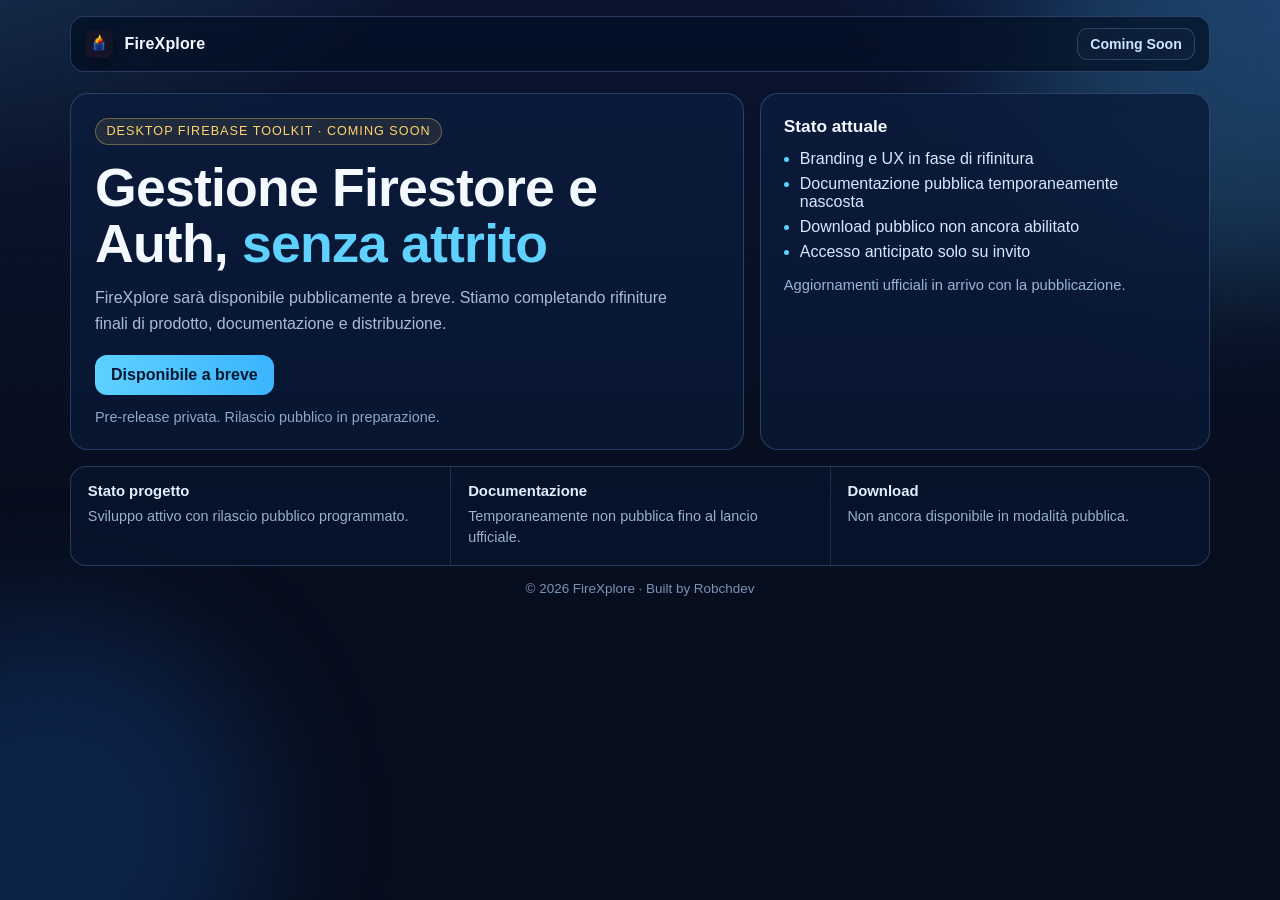
==== commit 4f145266: "chore(site): hide docs and downloads with coming-soon placeholders" ====
--- a/index.html
+++ b/index.html
@@ -30,8 +30,7 @@
           <span>FireXplore</span>
         </a>
         <nav class="top-actions">
-          <a href="./docs.html">Documentazione</a>
-          <a href="https://github.com/robchdev/firexplore/releases" target="_blank" rel="noreferrer">Download</a>
+          <a href="./docs.html">Coming Soon</a>
         </nav>
       </header>
 
@@ -43,48 +42,43 @@
             <span>senza attrito</span>
           </h1>
           <p class="lead">
-            FireXplore porta in una sola app desktop: tabella stile DB, JS Query,
-            CRUD assistito e confronto A/B tra progetti. Focus su velocità,
-            sicurezza e workflow da power-user.
+            FireXplore sarà disponibile pubblicamente a breve.
+            Stiamo completando rifiniture finali di prodotto, documentazione e distribuzione.
           </p>
 
           <div class="cta-row">
-            <a class="btn btn-primary" href="https://github.com/robchdev/firexplore/releases" target="_blank" rel="noreferrer">
-              Scarica Preview
-            </a>
-            <a class="btn btn-ghost" href="./docs.html">
-              Apri Documentazione
+            <a class="btn btn-primary" href="./docs.html">
+              Disponibile a breve
             </a>
           </div>
 
-          <div class="microcopy">Beta pubblica in rollout progressivo. Windows/macOS supportati.</div>
+          <div class="microcopy">Pre-release privata. Rilascio pubblico in preparazione.</div>
         </section>
 
         <aside class="hero-card">
-          <h2>Cosa troverai al lancio</h2>
+          <h2>Stato attuale</h2>
           <ul>
-            <li>Vista tabellare Firestore con filtri, sort, resize colonne</li>
-            <li>Query JavaScript su collection e Authentication</li>
-            <li>CRUD visuale con payload JSON e bulk operations</li>
-            <li>Compare A/B tra ambienti per debug rapido</li>
-            <li>Export CSV/JSON e workflow per dataset grandi</li>
+            <li>Branding e UX in fase di rifinitura</li>
+            <li>Documentazione pubblica temporaneamente nascosta</li>
+            <li>Download pubblico non ancora abilitato</li>
+            <li>Accesso anticipato solo su invito</li>
           </ul>
-          <p class="card-note">Obiettivo: essere più rapido dei flussi manuali da console.</p>
+          <p class="card-note">Aggiornamenti ufficiali in arrivo con la pubblicazione.</p>
         </aside>
       </main>
 
       <section class="strip">
         <article>
           <h3>Stato progetto</h3>
-          <p>Sviluppo attivo con release frequenti da GitHub.</p>
+          <p>Sviluppo attivo con rilascio pubblico programmato.</p>
         </article>
         <article>
-          <h3>Target utenti</h3>
-          <p>Dev, data engineer, QA e team ops che usano Firebase ogni giorno.</p>
+          <h3>Documentazione</h3>
+          <p>Temporaneamente non pubblica fino al lancio ufficiale.</p>
         </article>
         <article>
-          <h3>Prezzi</h3>
-          <p>Piano entry competitivo rispetto ai tool desktop esistenti.</p>
+          <h3>Download</h3>
+          <p>Non ancora disponibile in modalità pubblica.</p>
         </article>
       </section>
 
